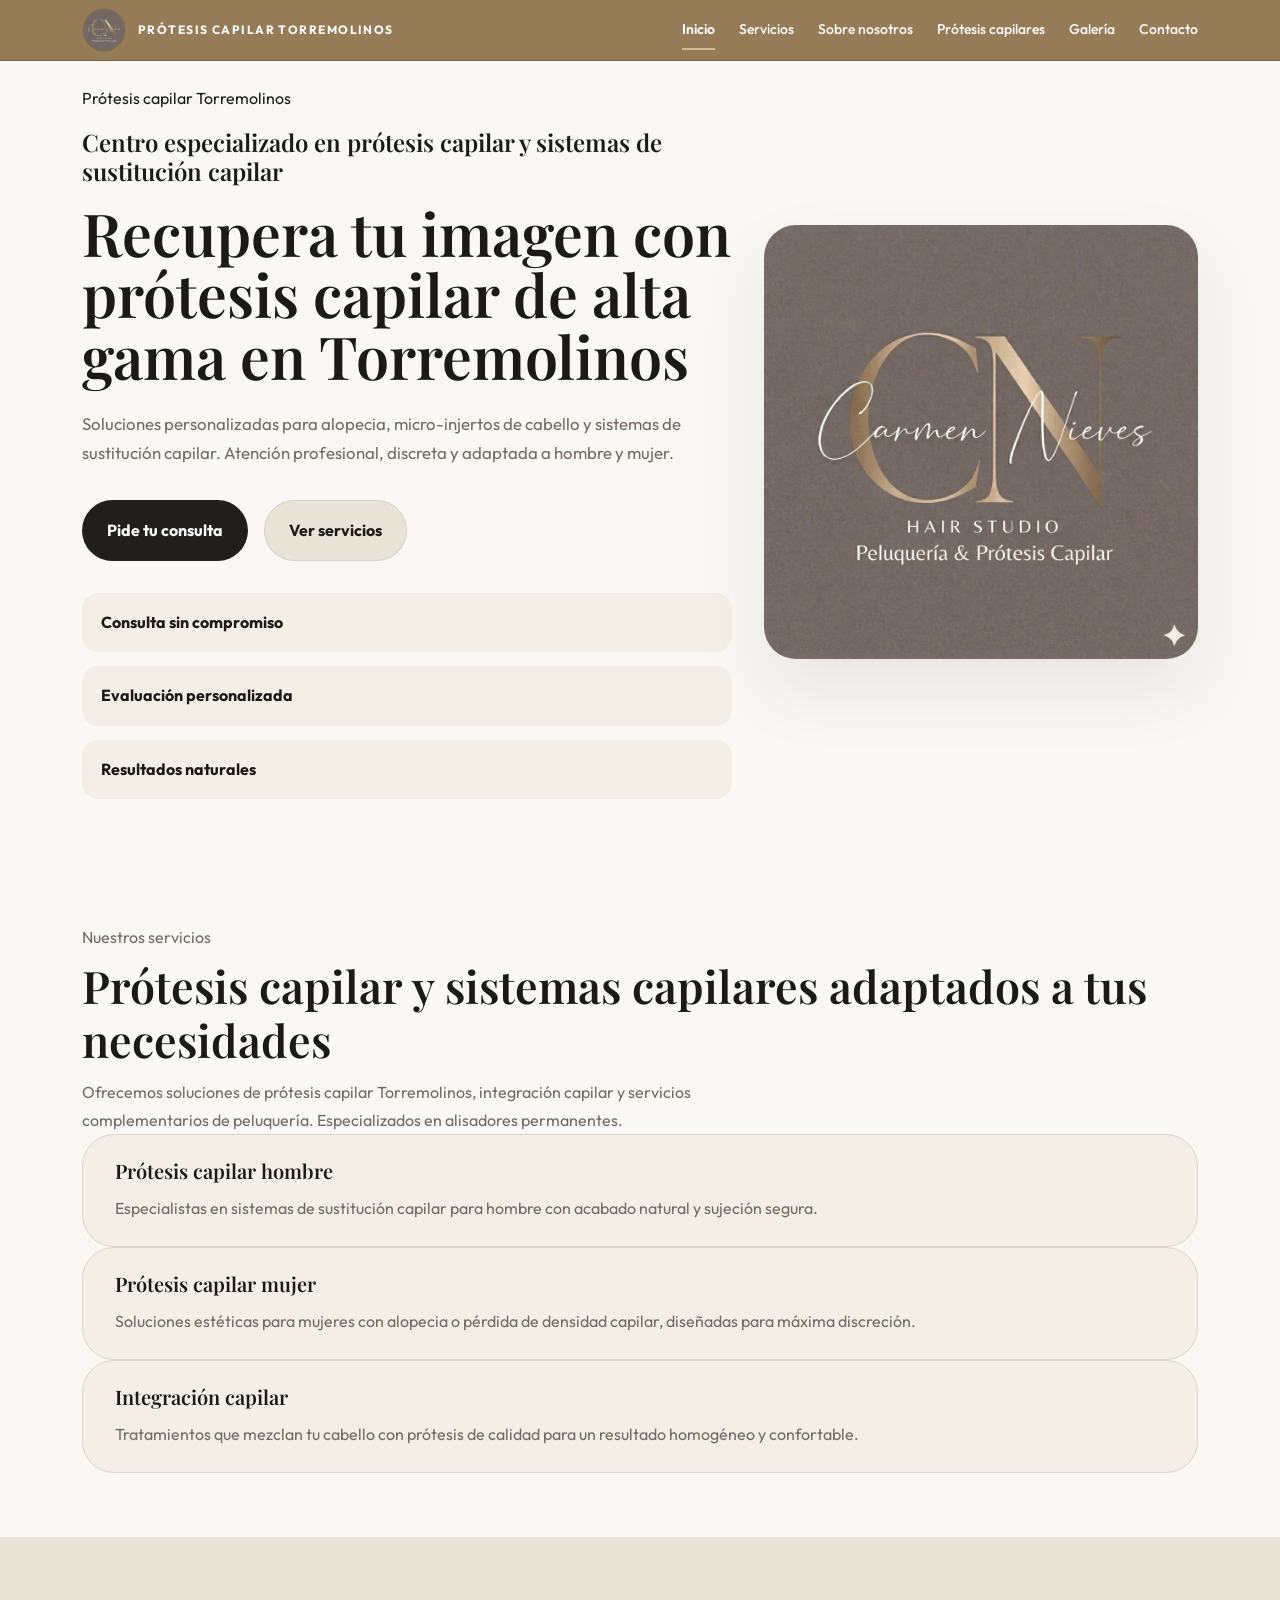
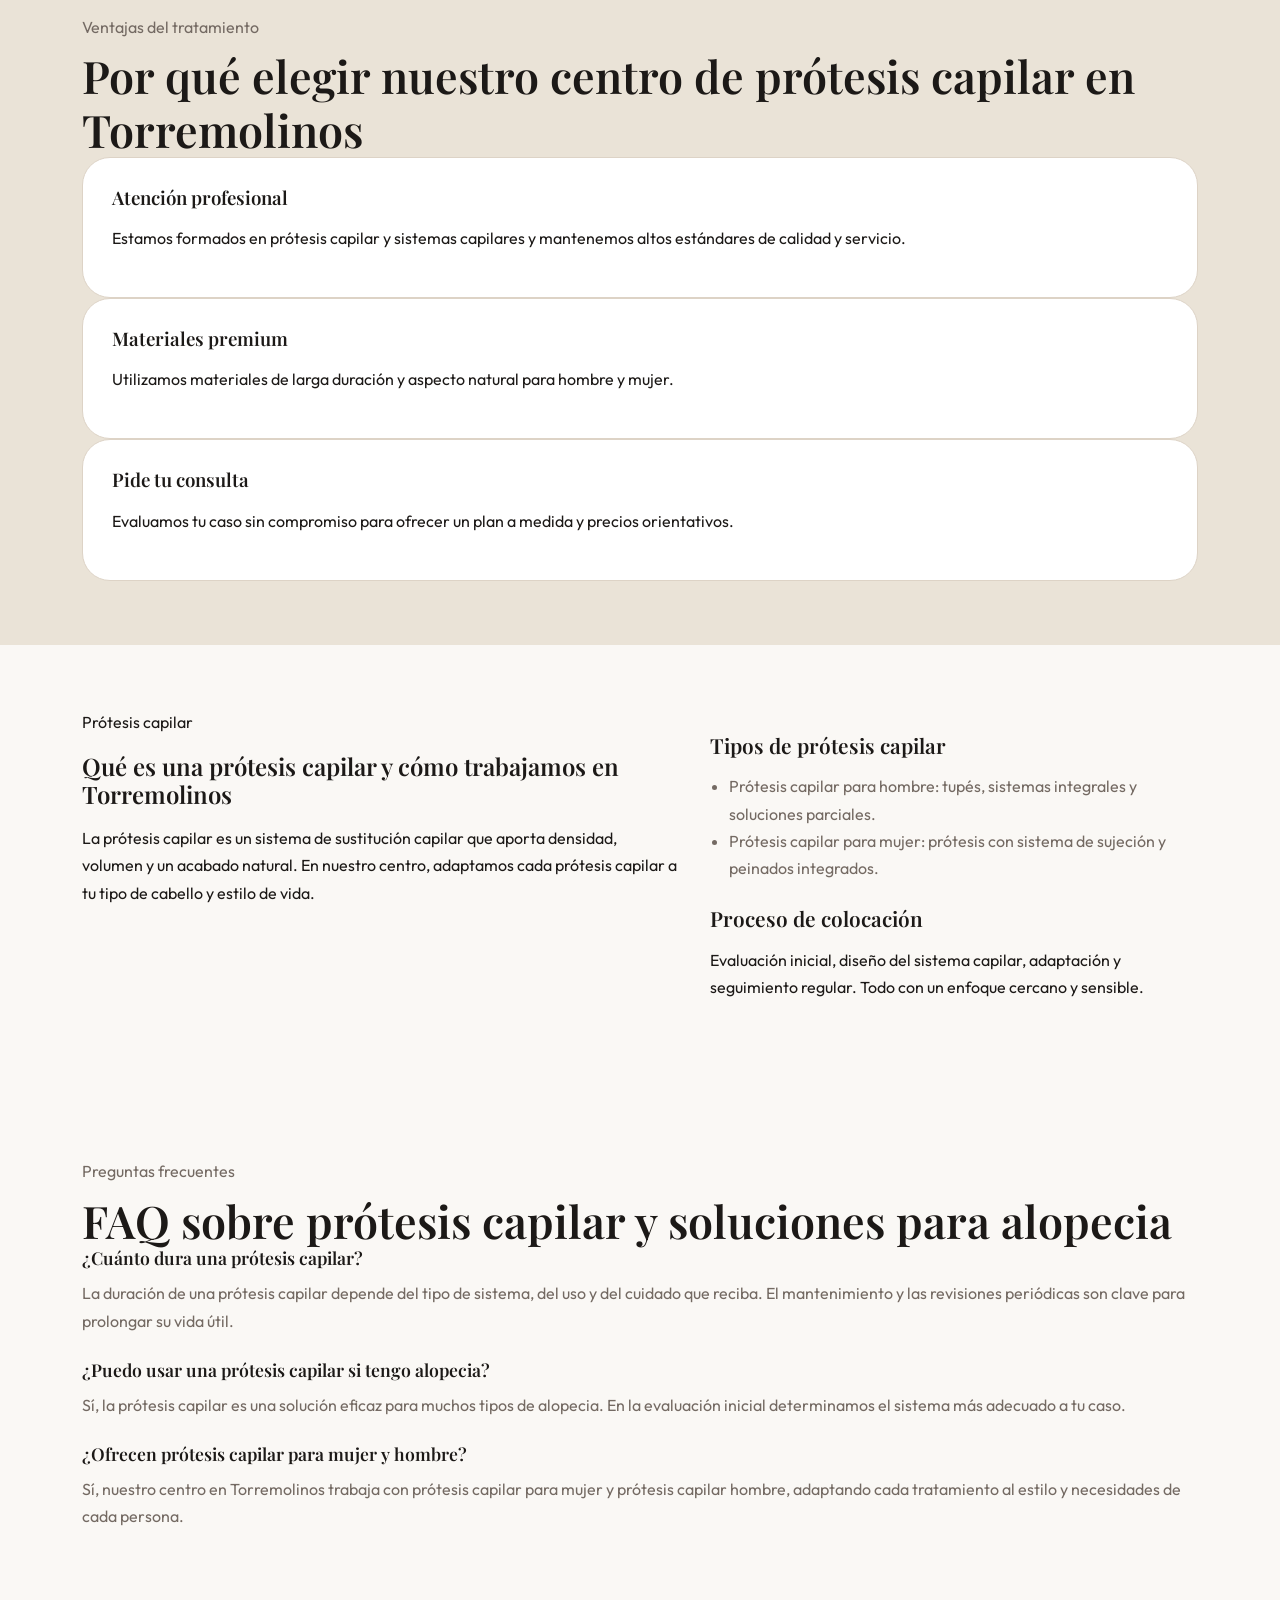
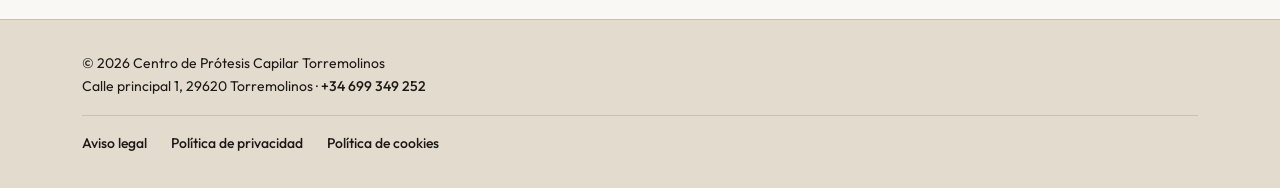
==== index.html @ 3b1d26b1 "Aplicar cambios de contenido: quitar consulta gratuita, peluca oncológica, equipo experto, casos rea" ====
<!doctype html>
<html lang="es">
<head>
  <meta charset="utf-8">
  <meta name="viewport" content="width=device-width, initial-scale=1">
  <title>Prótesis capilar Torremolinos | Centro especializado en prótesis y sistemas capilares</title>
  <meta name="description" content="Centro especializado en prótesis capilar en Torremolinos. Soluciones para alopecia, prótesis capilar hombre y mujer, integración capilar, prótesis de alta gama y alisadores permanentes.">
  <link rel="canonical" href="https://www.protesis-capilar-torremolinos.es/">
  <meta property="og:type" content="website">
  <meta property="og:title" content="Prótesis capilar Torremolinos | Centro especializado en prótesis y sistemas capilares">
  <meta property="og:description" content="Centro especializado en prótesis capilar en Torremolinos. Soluciones para alopecia, prótesis capilar hombre y mujer, integración capilar, prótesis de alta gama y alisadores permanentes.">
  <meta property="og:url" content="https://www.protesis-capilar-torremolinos.es/">
  <meta property="og:site_name" content="Prótesis capilar Torremolinos">
  <meta property="og:image" content="https://www.protesis-capilar-torremolinos.es/assets/images/hero.jpg">
  <meta property="og:image:width" content="1200">
  <meta property="og:image:height" content="630">
  <meta name="twitter:card" content="summary_large_image">
  <meta name="twitter:title" content="Prótesis capilar Torremolinos | Centro especializado en prótesis y sistemas capilares">
  <meta name="twitter:description" content="Centro especializado en prótesis capilar en Torremolinos. Soluciones para alopecia, prótesis capilar hombre y mujer, integración capilar, prótesis de alta gama y alisadores permanentes.">
  <meta name="twitter:image" content="https://www.protesis-capilar-torremolinos.es/assets/images/hero.jpg">
  <link rel="icon" type="image/x-icon" href="/favicon.ico">
  <link rel="apple-touch-icon" href="/apple-touch-icon.png">
  <link rel="preconnect" href="https://fonts.googleapis.com">
  <link rel="preconnect" href="https://fonts.gstatic.com" crossorigin>
  <link href="https://fonts.googleapis.com/css2?family=Outfit:wght@400;500;600;700&family=Playfair+Display:wght@500;600;700&display=swap" rel="stylesheet">
  <link rel="stylesheet" href="assets/css/styles.css">
  <script type="application/ld+json">
  {
    "@context": "https://schema.org",
    "@type": "HairSalon",
    "name": "Centro de Prótesis Capilar Torremolinos",
    "image": "https://www.protesis-capilar-torremolinos.es/assets/images/hero.jpg",
    "telephone": "+34 699 349 252",
    "url": "https://www.protesis-capilar-torremolinos.es/",
    "address": {
      "@type": "PostalAddress",
      "streetAddress": "Calle principal 1",
      "addressLocality": "Torremolinos",
      "addressRegion": "Málaga",
      "postalCode": "29620",
      "addressCountry": "ES"
    },
    "geo": {
      "@type": "GeoCoordinates",
      "latitude": 36.622849,
      "longitude": -4.499050
    },
    "openingHoursSpecification": [
      { "@type": "OpeningHoursSpecification", "dayOfWeek": ["Monday","Tuesday","Wednesday","Thursday","Friday"], "opens": "09:30", "closes": "19:30" },
      { "@type": "OpeningHoursSpecification", "dayOfWeek": ["Saturday"], "opens": "10:00", "closes": "15:00" }
    ],
    "sameAs": [
      "https://www.facebook.com/protesiscapilar.torremolinos",
      "https://www.instagram.com/protesiscapilar.torremolinos"
    ],
    "priceRange": "€€",
    "aggregateRating": {
      "@type": "AggregateRating",
      "ratingValue": "4.9",
      "reviewCount": "47",
      "bestRating": "5"
    },
    "hasOfferCatalog": {
      "@type": "OfferCatalog",
      "name": "Servicios de Prótesis Capilar",
      "itemListElement": [
        {
          "@type": "Offer",
          "itemOffered": {
            "@type": "Service",
            "name": "Prótesis capilar hombre"
          }
        },
        {
          "@type": "Offer",
          "itemOffered": {
            "@type": "Service",
            "name": "Prótesis capilar mujer"
          }
        },
        {
          "@type": "Offer",
          "itemOffered": {
            "@type": "Service",
            "name": "Integración capilar"
          }
        },
        {
          "@type": "Offer",
          "itemOffered": {
            "@type": "Service",
            "name": "Alisadores permanentes"
          }
        }
      ]
    }
  }
  </script>
</head>
<body>
  <header class="site-header">
    <div class="container">
      <div class="header-inner">
        <a class="brand" href="index.html" aria-label="Ir al inicio">
          <img class="header-logo" src="assets/images/hero.jpg" alt="Prótesis capilar Torremolinos" width="44" height="44" loading="lazy">
          <span class="eyebrow">Prótesis capilar Torremolinos</span>
        </a>
        <button class="nav-toggle" aria-label="Abrir menú" aria-expanded="false" aria-controls="site-nav">
          <span></span>
          <span></span>
          <span></span>
        </button>
        <nav class="main-nav" id="site-nav" aria-label="Menú principal">
          <a href="index.html" aria-current="page">Inicio</a>
          <a href="servicios.html">Servicios</a>
          <a href="sobre-nosotros.html">Sobre nosotros</a>
          <a href="protesis-capilares.html">Prótesis capilares</a>
          <a href="galeria.html">Galería</a>
          <a href="contacto.html">Contacto</a>
        </nav>
      </div>
    </div>
  </header>

  <main>
    <section class="hero hero--home section" id="inicio">
      <div class="container hero-grid">
        <div>
          <p class="eyebrow">Prótesis capilar Torremolinos</p>
          <h1>Centro especializado en prótesis capilar y sistemas de sustitución capilar</h1>
          <h2>Recupera tu imagen con prótesis capilar de alta gama en Torremolinos</h2>
          <p class="intro">Soluciones personalizadas para alopecia, micro-injertos de cabello y sistemas de sustitución capilar. Atención profesional, discreta y adaptada a hombre y mujer.</p>
          <div class="hero-actions">
            <a class="btn btn--primary" href="contacto.html">Pide tu consulta</a>
            <a class="btn btn--secondary" href="servicios.html">Ver servicios</a>
          </div>
          <div class="hero-highlights">
            <div><strong>Consulta sin compromiso</strong></div>
            <div><strong>Evaluación personalizada</strong></div>
            <div><strong>Resultados naturales</strong></div>
          </div>
        </div>
        <div class="hero-visual">
          <img src="assets/images/hero.jpg" alt="Prótesis capilar de alta gama en Torremolinos" width="1024" height="1024" fetchpriority="high">
        </div>
      </div>
    </section>

    <section class="section reveal" id="servicios">
      <div class="container">
        <header class="section-header">
          <p class="eyebrow">Nuestros servicios</p>
          <h2>Prótesis capilar y sistemas capilares adaptados a tus necesidades</h2>
          <p>Ofrecemos soluciones de prótesis capilar Torremolinos, integración capilar y servicios complementarios de peluquería. Especializados en alisadores permanentes.</p>
        </header>
        <div class="cards-grid">
          <article class="card reveal">
            <h3>Prótesis capilar hombre</h3>
            <p>Especialistas en sistemas de sustitución capilar para hombre con acabado natural y sujeción segura.</p>
          </article>
          <article class="card reveal">
            <h3>Prótesis capilar mujer</h3>
            <p>Soluciones estéticas para mujeres con alopecia o pérdida de densidad capilar, diseñadas para máxima discreción.</p>
          </article>
          <article class="card reveal">
            <h3>Integración capilar</h3>
            <p>Tratamientos que mezclan tu cabello con prótesis de calidad para un resultado homogéneo y confortable.</p>
          </article>
        </div>
      </div>
    </section>

    <section class="section bg-secondary reveal" id="ventajas">
      <div class="container">
        <header class="section-header">
          <p class="eyebrow">Ventajas del tratamiento</p>
          <h2>Por qué elegir nuestro centro de prótesis capilar en Torremolinos</h2>
        </header>
        <div class="feature-grid">
          <article>
            <h3>Atención profesional</h3>
            <p>Estamos formados en prótesis capilar y sistemas capilares y mantenemos altos estándares de calidad y servicio.</p>
          </article>
          <article>
            <h3>Materiales premium</h3>
            <p>Utilizamos materiales de larga duración y aspecto natural para hombre y mujer.</p>
          </article>
          <article>
            <h3>Pide tu consulta</h3>
            <p>Evaluamos tu caso sin compromiso para ofrecer un plan a medida y precios orientativos.</p>
          </article>
        </div>
      </div>
    </section>



    <section class="section reveal" id="equipo">
      <div class="container">
        <div class="content-grid">
          <div>
            <p class="eyebrow">Prótesis capilar</p>
            <h2>Qué es una prótesis capilar y cómo trabajamos en Torremolinos</h2>
            <p>La prótesis capilar es un sistema de sustitución capilar que aporta densidad, volumen y un acabado natural. En nuestro centro, adaptamos cada prótesis capilar a tu tipo de cabello y estilo de vida.</p>
          </div>
          <div>
            <h3>Tipos de prótesis capilar</h3>
            <ul>
              <li>Prótesis capilar para hombre: tupés, sistemas integrales y soluciones parciales.</li>
              <li>Prótesis capilar para mujer: prótesis con sistema de sujeción y peinados integrados.</li>
            </ul>
            <h3>Proceso de colocación</h3>
            <p>Evaluación inicial, diseño del sistema capilar, adaptación y seguimiento regular. Todo con un enfoque cercano y sensible.</p>
          </div>
        </div>
      </div>
    </section>

    <section class="section reveal" id="faq">
      <div class="container">
        <header class="section-header">
          <p class="eyebrow">Preguntas frecuentes</p>
          <h2>FAQ sobre prótesis capilar y soluciones para alopecia</h2>
        </header>
        <div class="faq-list" itemscope itemtype="https://schema.org/FAQPage">
          <div itemprop="mainEntity" itemscope itemtype="https://schema.org/Question">
            <h3 itemprop="name">¿Cuánto dura una prótesis capilar?</h3>
            <div itemprop="acceptedAnswer" itemscope itemtype="https://schema.org/Answer">
              <p itemprop="text">La duración de una prótesis capilar depende del tipo de sistema, del uso y del cuidado que reciba. El mantenimiento y las revisiones periódicas son clave para prolongar su vida útil.</p>
            </div>
          </div>
          <div itemprop="mainEntity" itemscope itemtype="https://schema.org/Question">
            <h3 itemprop="name">¿Puedo usar una prótesis capilar si tengo alopecia?</h3>
            <div itemprop="acceptedAnswer" itemscope itemtype="https://schema.org/Answer">
              <p itemprop="text">Sí, la prótesis capilar es una solución eficaz para muchos tipos de alopecia. En la evaluación inicial determinamos el sistema más adecuado a tu caso.</p>
            </div>
          </div>
          <div itemprop="mainEntity" itemscope itemtype="https://schema.org/Question">
            <h3 itemprop="name">¿Ofrecen prótesis capilar para mujer y hombre?</h3>
            <div itemprop="acceptedAnswer" itemscope itemtype="https://schema.org/Answer">
              <p itemprop="text">Sí, nuestro centro en Torremolinos trabaja con prótesis capilar para mujer y prótesis capilar hombre, adaptando cada tratamiento al estilo y necesidades de cada persona.</p>
            </div>
          </div>
        </div>
      </div>
    </section>
  </main>

  <footer class="site-footer">
    <div class="container footer-inner">
      <div>
        <p>© 2026 Centro de Prótesis Capilar Torremolinos</p>
        <p>Calle principal 1, 29620 Torremolinos · <a href="tel:+34699349252">+34 699 349 252</a></p>
      </div>
    </div>
    <div class="container footer-legal">
      <nav aria-label="Información legal">
        <a href="aviso-legal.html">Aviso legal</a>
        <a href="politica-privacidad.html">Política de privacidad</a>
        <a href="politica-cookies.html">Política de cookies</a>
      </nav>
    </div>
  </footer>
  <script src="assets/js/main.js" defer></script>
</body>
</html>
---- assets/css/styles.css ----
:root {
  color-scheme: light;

  /* Colores */
  --color-primary: hsl(20, 8%, 12%);
  --color-primary-hover: hsl(20, 8%, 20%);
  --color-text: hsl(20, 8%, 10%);
  --color-text-muted: hsl(25, 8%, 42%);
  --color-bg: hsl(40, 30%, 97%);
  --color-surface: hsl(38, 35%, 93%);
  --color-secondary: hsl(38, 30%, 88%);
  --color-accent: hsl(36, 40%, 70%);
  --color-border: hsl(36, 25%, 82%);
  --color-white: hsl(0, 0%, 100%);
  --color-chrome: hsl(36, 27%, 46%);
  --color-chrome-border: hsl(36, 27%, 38%);
  --color-footer: hsl(36, 27%, 85%);
  --color-footer-border: hsl(36, 27%, 74%);

  /* Tipografía */
  --ff-base: 'Outfit', sans-serif;
  --ff-heading: 'Playfair Display', serif;
  --fs-sm: 0.875rem;
  --fs-base: 1rem;
  --fs-lg: 1.125rem;
  --fs-xl: 1.25rem;
  --fs-2xl: 1.5rem;
  --fs-3xl: 2rem;
  --fs-4xl: 2.5rem;
  --fs-5xl: 3.25rem;

  /* Espaciado */
  --space-1: 0.25rem;
  --space-2: 0.5rem;
  --space-3: 0.75rem;
  --space-4: 1rem;
  --space-5: 1.5rem;
  --space-6: 2rem;
  --space-7: 3rem;
  --space-8: 4rem;

  /* Radios */
  --radius-sm: 0.5rem;
  --radius-md: 1rem;
  --radius-lg: 1.5rem;
  --radius-xl: 2rem;
  --radius-full: 9999px;

  /* Sombras */
  --shadow-sm: 0 1px 3px rgba(0,0,0,0.06);
  --shadow-md: 0 4px 12px rgba(0,0,0,0.06);
  --shadow-lg: 0 24px 54px rgba(26, 21, 12, 0.06);

  /* Layout */
  --container-max: 1180px;
}

*,
*::before,
*::after {
  box-sizing: border-box;
}

html {
  scroll-behavior: smooth;
}

body {
  margin: 0;
  min-height: 100vh;
  font-family: var(--ff-base);
  font-size: var(--fs-base);
  color: var(--color-text);
  background: var(--color-bg);
  line-height: 1.7;
  -webkit-font-smoothing: antialiased;
}

h1, h2, h3, h4, h5, h6 {
  font-family: var(--ff-heading);
  font-weight: 600;
  line-height: 1.2;
  margin: 0 0 var(--space-4);
}

p {
  margin: 0 0 var(--space-4);
}

img, iframe {
  max-width: 100%;
  display: block;
}

a {
  color: inherit;
  text-decoration: none;
}

ul, ol {
  margin: 0;
  padding: 0;
}

figure {
  margin: 0;
}

button, input, textarea {
  font: inherit;
}

.container {
  width: min(100%, var(--container-max));
  margin: 0 auto;
  padding: 0 var(--space-6);
}

.section {
  padding: var(--space-8) 0;
}

.bg-secondary {
  background: var(--color-secondary);
}

.grid-auto {
  display: grid;
  grid-template-columns: repeat(auto-fit, minmax(min(100%, 220px), 1fr));
  gap: var(--space-5);
}

.grid-2 {
  display: grid;
  gap: var(--space-6);
}

.site-header {
  position: sticky;
  top: 0;
  z-index: 30;
  background: var(--color-chrome);
  border-bottom: 1px solid var(--color-chrome-border);
  backdrop-filter: blur(14px);
}

.header-inner {
  display: flex;
  align-items: center;
  justify-content: space-between;
  gap: var(--space-4);
  flex-wrap: wrap;
  padding: var(--space-2) 0;
}

.brand {
  display: flex;
  flex-direction: row;
  align-items: center;
  gap: var(--space-3);
}

.header-logo {
  width: 44px;
  height: 44px;
  border-radius: 50%;
  object-fit: cover;
  border: 1px solid rgba(0,0,0,0.08);
}

.brand .eyebrow {
  text-transform: uppercase;
  letter-spacing: 0.12em;
  color: var(--color-white);
  font-weight: 700;
  font-size: 0.75rem;
  margin: 0;
}

.nav-toggle {
  display: flex;
  flex-direction: column;
  gap: 5px;
  background: none;
  border: none;
  cursor: pointer;
  padding: var(--space-2);
}

.nav-toggle span {
  display: block;
  width: 24px;
  height: 2px;
  background: var(--color-white);
  border-radius: 2px;
}

.main-nav {
  display: none;
  width: 100%;
  flex-direction: column;
  gap: var(--space-1);
}

.site-header.nav-open .main-nav {
  display: flex;
}

.main-nav a {
  display: block;
  padding: var(--space-3) 0;
  color: var(--color-white);
  font-weight: 500;
}

.main-nav a:hover,
.main-nav a[aria-current="page"] {
  color: var(--color-white);
}

.main-nav a[aria-current="page"] {
  font-weight: 600;
  box-shadow: inset 0 -2px 0 var(--color-accent);
}

.hero {
  padding: 4rem 0;
}

.hero-grid {
  display: grid;
  gap: 2rem;
}

.hero-centered .hero-grid {
  text-align: center;
  justify-items: center;
  grid-template-columns: 1fr;
}

.hero-centered .hero-visual {
  max-width: 220px;
  width: 100%;
}

.hero-centered .hero-circle {
  width: 100%;
  height: auto;
  aspect-ratio: 1 / 1;
  border-radius: 50%;
  object-fit: cover;
  border: 1px solid rgba(0, 0, 0, 0.08);
}

.hero h2 {
  margin: 0;
  font-family: 'Playfair Display', serif;
  font-size: clamp(2.3rem, 5vw, 3.7rem);
  line-height: 1.04;
}

.hero p.intro {
  max-width: 42rem;
  margin: 1.5rem 0 2rem;
  color: var(--color-text-muted);
  font-size: 1.05rem;
}

.hero-actions {
  display: flex;
  flex-wrap: wrap;
  gap: 1rem;
  margin-bottom: 2rem;
}

.btn {
  display: inline-flex;
  align-items: center;
  justify-content: center;
  gap: var(--space-2);
  border-radius: var(--radius-full);
  padding: var(--space-4) var(--space-5);
  border: 1px solid transparent;
  font-weight: 700;
  font-size: var(--fs-base);
  cursor: pointer;
  transition: transform 0.2s ease, box-shadow 0.2s ease, background-color 0.2s ease, border-color 0.2s ease;
}

.btn:hover,
.btn:focus-visible {
  transform: translateY(-1px);
  outline: none;
}

.btn--primary {
  background: var(--color-primary);
  color: var(--color-white);
}

.btn--primary:hover {
  background: var(--color-primary-hover);
}

.btn--secondary {
  background: var(--color-secondary);
  color: var(--color-text);
  border-color: rgba(0,0,0,0.08);
}

.btn-icon svg {
  display: block;
  width: 1.2rem;
  height: 1.2rem;
}

.hero-highlights {
  display: grid;
  gap: 0.9rem;
  margin-top: 1rem;
}

.hero-highlights div {
  background: var(--color-surface);
  padding: 1rem 1.2rem;
  border-radius: 1rem;
}

.hero-visual img {
  width: 100%;
  height: 100%;
  object-fit: cover;
  border-radius: 2rem;
  box-shadow: 0 32px 70px rgba(29, 23, 13, 0.08);
}

.section-header h2,
.section-header p {
  margin: 0;
}

.section-header h2 {
  margin-top: 0.5rem;
  font-family: 'Playfair Display', serif;
  font-size: clamp(2rem, 4vw, 2.8rem);
}

.section-header p {
  margin-top: 0.8rem;
  color: var(--color-text-muted);
  max-width: 46rem;
}

.card,
.testimonial {
  background: var(--color-surface);
  border: 1px solid var(--color-border);
  border-radius: var(--radius-xl);
  padding: var(--space-5) var(--space-6);
}

.card h3,
.testimonial strong {
  margin: 0 0 var(--space-3);
  font-family: var(--ff-heading);
  font-size: var(--fs-xl);
}

.card p,
.testimonial p {
  margin: 0;
  color: var(--color-text-muted);
}

.feature-grid {
  grid-template-columns: repeat(auto-fit, minmax(220px, 1fr));
}

.feature-grid article {
  padding: 1.8rem;
  border-radius: 1.75rem;
  background: white;
  border: 1px solid var(--color-border);
}

.feature-grid h3 {
  margin-top: 0;
}

.gallery-grid {
  grid-template-columns: repeat(auto-fit, minmax(220px, 1fr));
}

.gallery-grid figure {
  margin: 0;
  border-radius: 2rem;
  overflow: hidden;
  background: white;
}

.gallery-grid img {
  width: 100%;
}

.gallery-grid figcaption {
  padding: 1rem;
  font-size: 0.95rem;
  color: var(--color-text-muted);
  border-top: 1px solid var(--color-border);
}

.content-grid {
  display: grid;
  gap: 2rem;
  align-items: start;
}

.content-grid h2 {
  margin-top: 0.4rem;
}

.content-grid h3 {
  margin-top: 1.5rem;
  font-size: 1.3rem;
}

.content-grid ul {
  margin: 0;
  padding-left: 1.2rem;
  color: var(--color-text-muted);
}

.price-card {
  background: white;
  border: 1px solid var(--color-border);
  border-radius: 2rem;
  padding: 2rem;
  box-shadow: 0 24px 54px rgba(26, 21, 12, 0.06);
}

.price-card h2 {
  margin-bottom: 1rem;
}

.price-card ul {
  margin: 1rem 0 1.5rem;
  padding-left: 1.25rem;
}

.price-card li {
  margin-bottom: 0.75rem;
}

.testimonial-grid {
  grid-template-columns: repeat(auto-fit, minmax(260px, 1fr));
}

.faq-list div {
  margin-bottom: 1.5rem;
}

.faq-list h3 {
  margin-bottom: 0.75rem;
  font-size: 1.1rem;
}

.faq-list p {
  margin: 0;
  color: var(--color-text-muted);
}

.contact-grid {
  display: grid;
  gap: 2rem;
  align-items: start;
}

.contact-info p {
  margin: 0 0 0.85rem;
  color: var(--color-text-muted);
}

.contact-form {
  display: grid;
  gap: 1rem;
  background: white;
  border: 1px solid var(--color-border);
  border-radius: 1.75rem;
  padding: 1.75rem;
}

.contact-form label {
  font-weight: 600;
}

.contact-form input,
.contact-form textarea {
  width: 100%;
  border: 1px solid var(--color-border);
  border-radius: 1rem;
  padding: 0.95rem 1rem;
  background: var(--color-bg);
  color: var(--color-text);
}

.contact-form button {
  width: fit-content;
}

.map-wrapper {
  margin-top: 2rem;
  border: 1px solid var(--color-border);
  border-radius: 1.5rem;
  overflow: hidden;
  min-height: 320px;
}

.map-wrapper iframe {
  width: 100%;
  min-height: 320px;
  border: 0;
}

.site-footer {
  background: var(--color-footer);
  padding: var(--space-6) 0;
  border-top: 1px solid var(--color-footer-border);
}

.footer-inner {
  display: flex;
  align-items: center;
  justify-content: space-between;
  gap: var(--space-4);
  flex-wrap: wrap;
}

.site-footer p {
  margin: 0;
  color: var(--color-text);
  font-size: var(--fs-sm);
}

.site-footer nav {
  display: flex;
  gap: var(--space-5);
  flex-wrap: wrap;
}

.site-footer a {
  color: var(--color-text);
  font-size: var(--fs-sm);
  font-weight: 500;
}

.site-footer a:hover {
  text-decoration: underline;
}

@media (min-width: 768px) {
  .nav-toggle {
    display: none;
  }

  .header-inner {
    flex-wrap: nowrap;
  }

  .main-nav {
    display: flex;
    width: auto;
    flex-direction: row;
    gap: var(--space-5);
  }

  .main-nav a {
    padding: var(--space-2) 0;
    font-size: var(--fs-sm);
  }

  .hero-grid {
    grid-template-columns: 1.2fr 0.8fr;
    align-items: center;
  }

  .contact-grid {
    grid-template-columns: 1fr 1fr;
  }

  .grid-2 {
    grid-template-columns: 1fr 1fr;
  }
}

@media (min-width: 1024px) {
  .content-grid {
    grid-template-columns: 1.1fr 0.9fr;
  }
}

.reveal {
  opacity: 0;
  transform: translateY(18px);
  transition: opacity 0.85s ease, transform 0.85s ease;
}

.reveal.is-visible {
  opacity: 1;
  transform: translateY(0);
}

@media (prefers-reduced-motion: reduce) {
  .reveal {
    opacity: 1;
    transform: translateY(0);
    transition: none;
  }
}

a:focus-visible,
button:focus-visible,
input:focus-visible,
textarea:focus-visible {
  outline: 3px solid var(--color-accent);
  outline-offset: 3px;
}

/* Páginas legales */
.legal-content {
  max-width: 48rem;
}

.legal-content h1 {
  margin: 0 0 var(--space-2);
  font-family: var(--ff-heading);
  font-size: clamp(2rem, 4vw, 2.75rem);
  line-height: 1.1;
}

.legal-content h2 {
  margin: var(--space-6) 0 var(--space-3);
  font-family: var(--ff-heading);
  font-size: var(--fs-2xl);
}

.legal-content p,
.legal-content li {
  color: var(--color-text-muted);
}

.legal-content ul {
  padding-left: 1.25rem;
}

.legal-content a {
  color: var(--color-text);
  text-decoration: underline;
  text-decoration-color: var(--color-accent);
  text-underline-offset: 3px;
}

.legal-updated {
  font-size: var(--fs-sm);
}

.legal-table-wrap {
  overflow-x: auto;
}

.legal-table {
  width: 100%;
  border-collapse: collapse;
  font-size: var(--fs-sm);
}

.legal-table th,
.legal-table td {
  padding: var(--space-3);
  border: 1px solid var(--color-border);
  text-align: left;
  vertical-align: top;
}

.legal-table th {
  background: var(--color-surface);
  color: var(--color-text);
}

/* Datos pendientes de completar (buscar "pendiente" antes de publicar) */
mark.pendiente {
  background: hsl(50, 100%, 80%);
  color: var(--color-text);
  padding: 0 0.25em;
  border-radius: 0.25em;
}

.footer-legal {
  margin-top: var(--space-4);
}

.footer-legal nav {
  padding-top: var(--space-4);
  border-top: 1px solid var(--color-footer-border);
}

.contact-form .form-check {
  display: flex;
  align-items: flex-start;
  gap: var(--space-3);
  font-weight: 400;
  font-size: var(--fs-sm);
}

.contact-form .form-check input {
  width: auto;
  margin-top: 0.2rem;
  flex-shrink: 0;
}

.contact-form .form-check a {
  text-decoration: underline;
}

/* Galería */
.galeria-grid {
  display: grid;
  grid-template-columns: repeat(auto-fill, minmax(min(100%, 240px), 1fr));
  gap: var(--space-5);
  margin-top: var(--space-6);
}

.galeria-grid img {
  width: 100%;
  aspect-ratio: 4 / 3;
  object-fit: cover;
  border-radius: var(--radius-md);
}

.galeria-grid:not(:empty) + .galeria-empty {
  display: none;
}

.galeria-empty {
  margin-top: var(--space-6);
  padding: var(--space-7) var(--space-5);
  text-align: center;
  color: var(--color-text-muted);
  background: var(--color-surface);
  border: 1px dashed var(--color-border);
  border-radius: var(--radius-lg);
}

/* Hero de inicio: imagen entera visible nada más entrar */
.hero--home {
  padding: var(--space-5) 0 var(--space-7);
}

.hero--home .hero-visual img {
  display: block;
  width: min(100%, calc(100svh - 6rem));
  height: auto;
  aspect-ratio: 1 / 1;
  margin-inline: auto;
}

/* Banner principal de las páginas interiores */
.page-banner {
  position: relative;
  display: flex;
  align-items: center;
  min-height: clamp(280px, 40vw, 520px);
  overflow: hidden;
  background: var(--color-primary);
}

.page-banner__img {
  position: absolute;
  inset: 0;
  width: 100%;
  height: 100%;
  object-fit: cover;
}

.page-banner__overlay {
  position: absolute;
  inset: 0;
  background: linear-gradient(90deg, rgba(24, 18, 10, 0.6) 0%, rgba(24, 18, 10, 0.25) 60%, rgba(24, 18, 10, 0.1) 100%);
}

.page-banner__content {
  position: relative;
  color: var(--color-white);
}

.page-banner__content h1 {
  margin: 0;
  font-family: var(--ff-heading);
  font-size: clamp(2.2rem, 6vw, 4rem);
  line-height: 1.05;
  text-shadow: 0 2px 14px rgba(0, 0, 0, 0.35);
}

.page-banner__subtitle {
  margin: var(--space-3) 0 0;
  max-width: 34rem;
  font-size: clamp(1rem, 2.2vw, 1.35rem);
  text-shadow: 0 1px 10px rgba(0, 0, 0, 0.4);
}

/* Introducción bajo el banner */
.page-intro__content {
  max-width: 48rem;
}

.page-intro h2 {
  margin: 0;
  font-family: var(--ff-heading);
  font-size: clamp(1.8rem, 3.5vw, 2.6rem);
  line-height: 1.1;
}

.page-intro p.intro {
  max-width: 42rem;
  margin: 1.25rem 0 2rem;
  color: var(--color-text-muted);
  font-size: 1.05rem;
}

.page-intro .hero-actions {
  margin-bottom: 0;
}
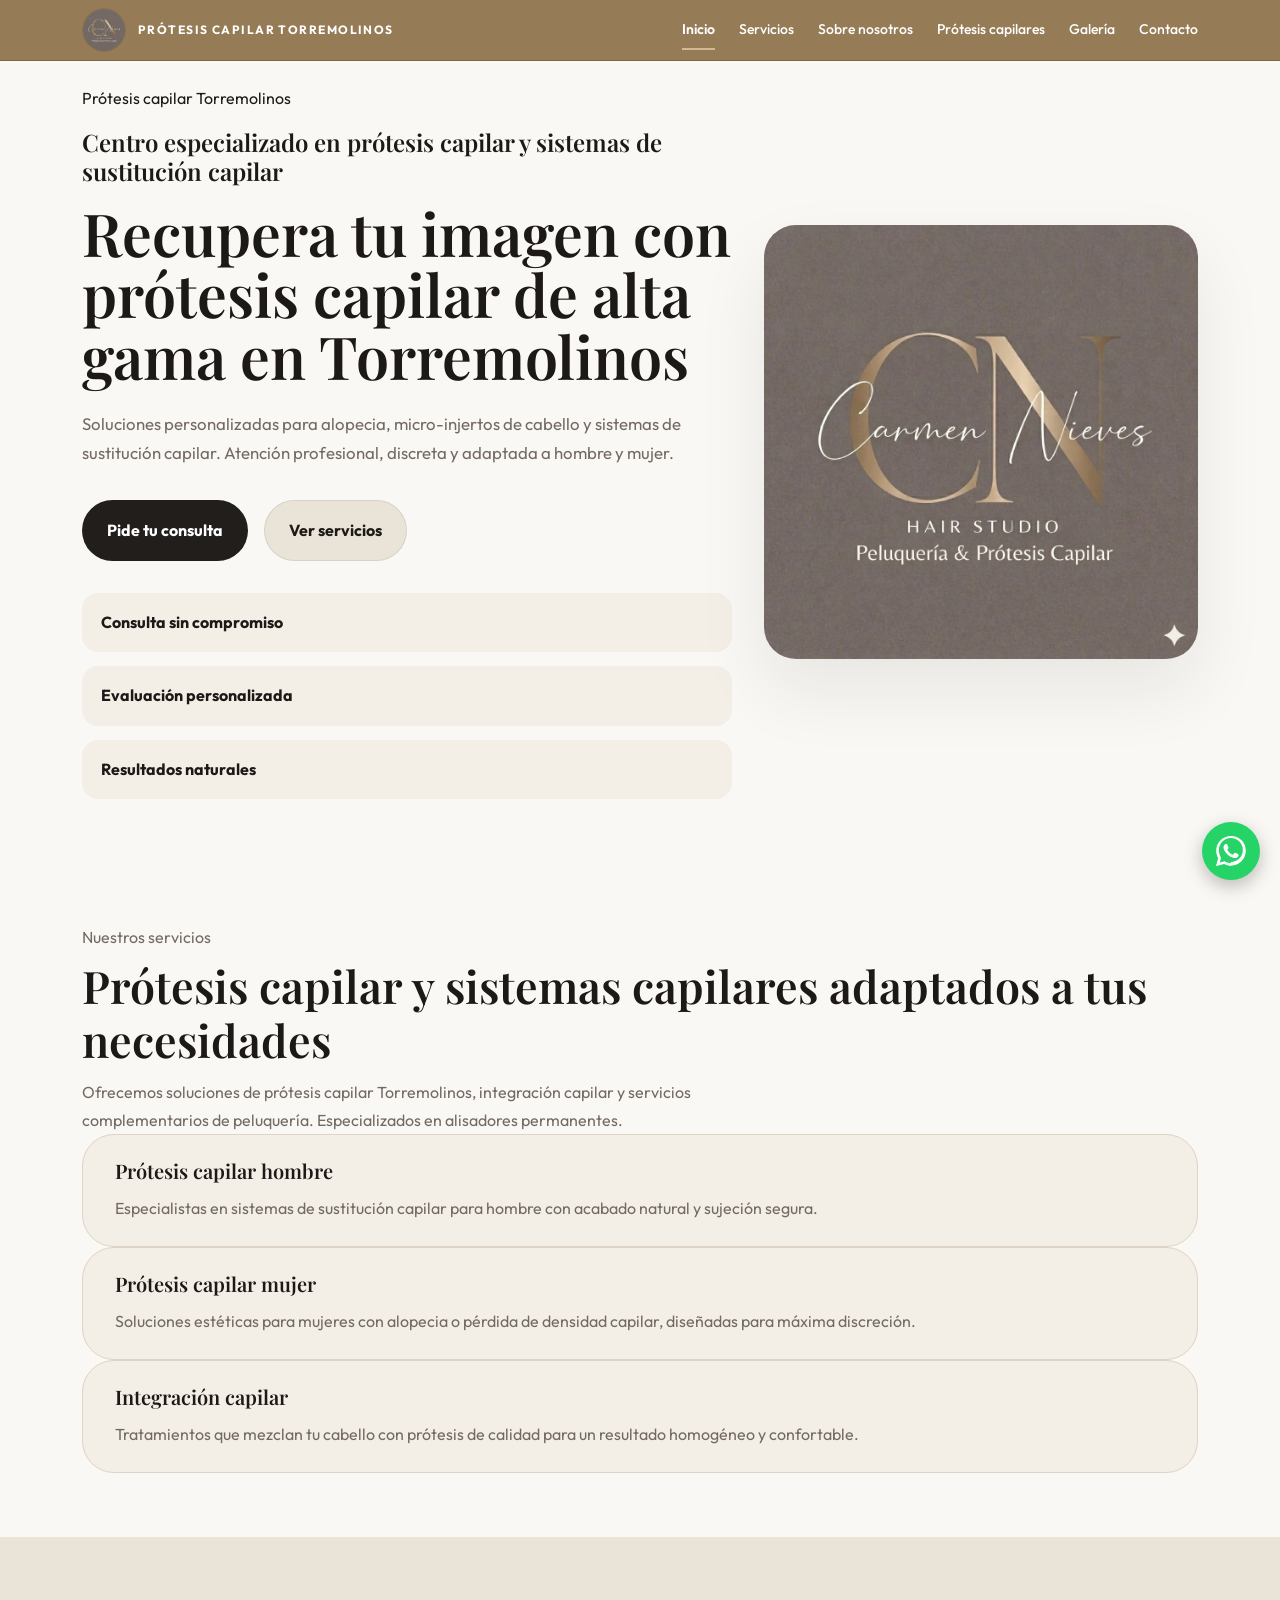
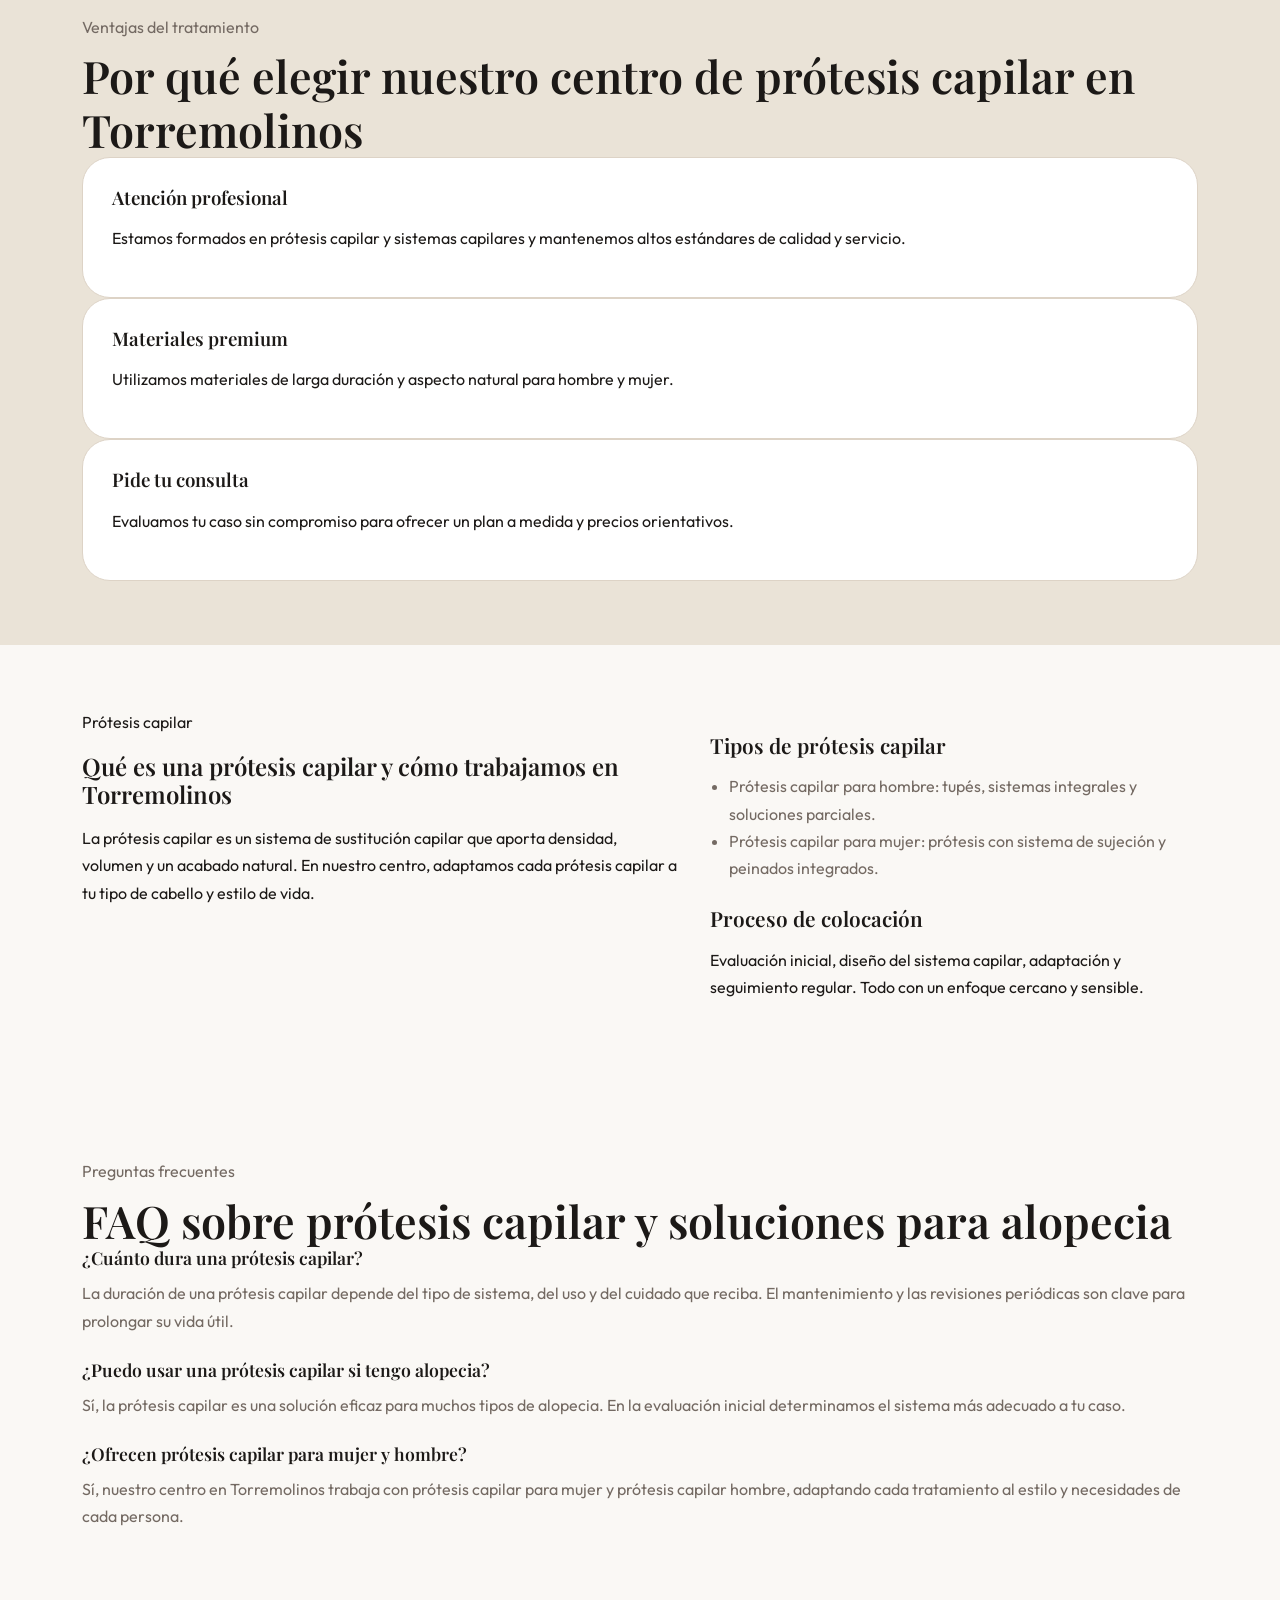
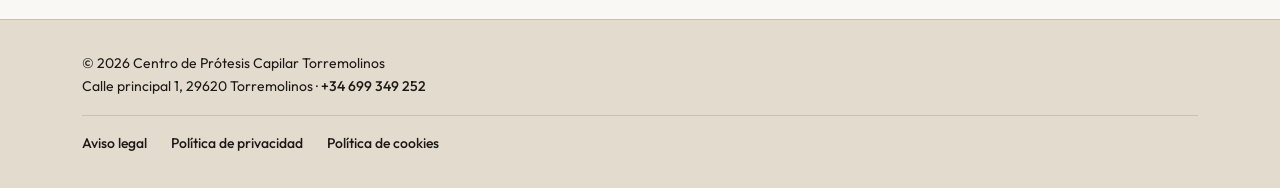
==== commit 0e8522a5: "Quitar formulario de contacto y añadir botón flotante de WhatsApp en todas las páginas Co-Authored-B" ====
--- a/index.html
+++ b/index.html
@@ -261,6 +261,12 @@
       </nav>
     </div>
   </footer>
+  <a class="whatsapp-float" href="https://wa.me/34699349252" target="_blank" rel="noopener noreferrer" aria-label="Escríbenos por WhatsApp">
+    <svg viewBox="0 0 24 24" fill="currentColor" aria-hidden="true">
+      <path d="M17.472 14.382c-.297-.149-1.758-.867-2.03-.967-.273-.099-.472-.148-.672.149-.198.297-.768.967-.94 1.165-.173.198-.347.223-.644.075-.297-.149-1.255-.463-2.39-1.475-.883-.788-1.48-1.761-1.653-2.059-.173-.297-.018-.458.13-.606.134-.133.298-.347.447-.52.149-.173.198-.298.298-.497.099-.198.05-.372-.025-.521-.075-.149-.672-1.612-.92-2.207-.242-.579-.487-.5-.672-.51l-.572-.01c-.198 0-.52.075-.792.372s-1.04 1.016-1.04 2.479 1.065 2.876 1.213 3.074c.149.198 2.095 3.2 5.077 4.487.709.306 1.262.489 1.693.626.712.227 1.36.195 1.872.118.571-.085 1.758-.719 2.006-1.413.248-.694.248-1.289.173-1.413-.074-.124-.272-.198-.57-.347z" />
+      <path d="M20.52 3.48C18.226 1.189 15.133 0 12.001 0 5.386 0 .156 5.235.156 11.855c0 2.087.548 4.129 1.589 5.919L0 24l6.51-1.7c1.719.941 3.64 1.432 5.488 1.432 6.615 0 11.845-5.235 11.845-11.855 0-3.132-1.189-6.224-3.324-8.463zM12.001 21.695c-1.659 0-3.299-.437-4.74-1.262l-.338-.203-3.859 1.009.998-3.77-.219-.383c-1.008-1.758-1.533-3.798-1.533-5.845 0-5.286 4.311-9.596 9.592-9.596 2.561 0 4.962.999 6.763 2.815 1.8 1.815 2.797 4.213 2.797 6.777 0 5.286-4.311 9.596-9.596 9.596z" />
+    </svg>
+  </a>
   <script src="assets/js/main.js" defer></script>
 </body>
 </html>
--- a/assets/css/styles.css
+++ b/assets/css/styles.css
@@ -480,33 +480,6 @@
   color: var(--color-text-muted);
 }
 
-.contact-form {
-  display: grid;
-  gap: 1rem;
-  background: white;
-  border: 1px solid var(--color-border);
-  border-radius: 1.75rem;
-  padding: 1.75rem;
-}
-
-.contact-form label {
-  font-weight: 600;
-}
-
-.contact-form input,
-.contact-form textarea {
-  width: 100%;
-  border: 1px solid var(--color-border);
-  border-radius: 1rem;
-  padding: 0.95rem 1rem;
-  background: var(--color-bg);
-  color: var(--color-text);
-}
-
-.contact-form button {
-  width: fit-content;
-}
-
 .map-wrapper {
   margin-top: 2rem;
   border: 1px solid var(--color-border);
@@ -703,22 +676,33 @@
   border-top: 1px solid var(--color-footer-border);
 }
 
-.contact-form .form-check {
+/* Botón flotante de WhatsApp */
+.whatsapp-float {
+  position: fixed;
+  right: calc(1.25rem + env(safe-area-inset-right));
+  bottom: calc(1.25rem + env(safe-area-inset-bottom));
+  z-index: 1000;
   display: flex;
-  align-items: flex-start;
-  gap: var(--space-3);
-  font-weight: 400;
-  font-size: var(--fs-sm);
-}
-
-.contact-form .form-check input {
-  width: auto;
-  margin-top: 0.2rem;
-  flex-shrink: 0;
-}
-
-.contact-form .form-check a {
-  text-decoration: underline;
+  align-items: center;
+  justify-content: center;
+  width: 58px;
+  height: 58px;
+  border-radius: 50%;
+  background: #25d366;
+  color: var(--color-white);
+  box-shadow: 0 6px 18px rgba(0, 0, 0, 0.25);
+  transition: transform 0.2s ease, box-shadow 0.2s ease;
+}
+
+.whatsapp-float:hover,
+.whatsapp-float:focus-visible {
+  transform: scale(1.08);
+  box-shadow: 0 8px 22px rgba(0, 0, 0, 0.3);
+}
+
+.whatsapp-float svg {
+  width: 30px;
+  height: 30px;
 }
 
 /* Galería */
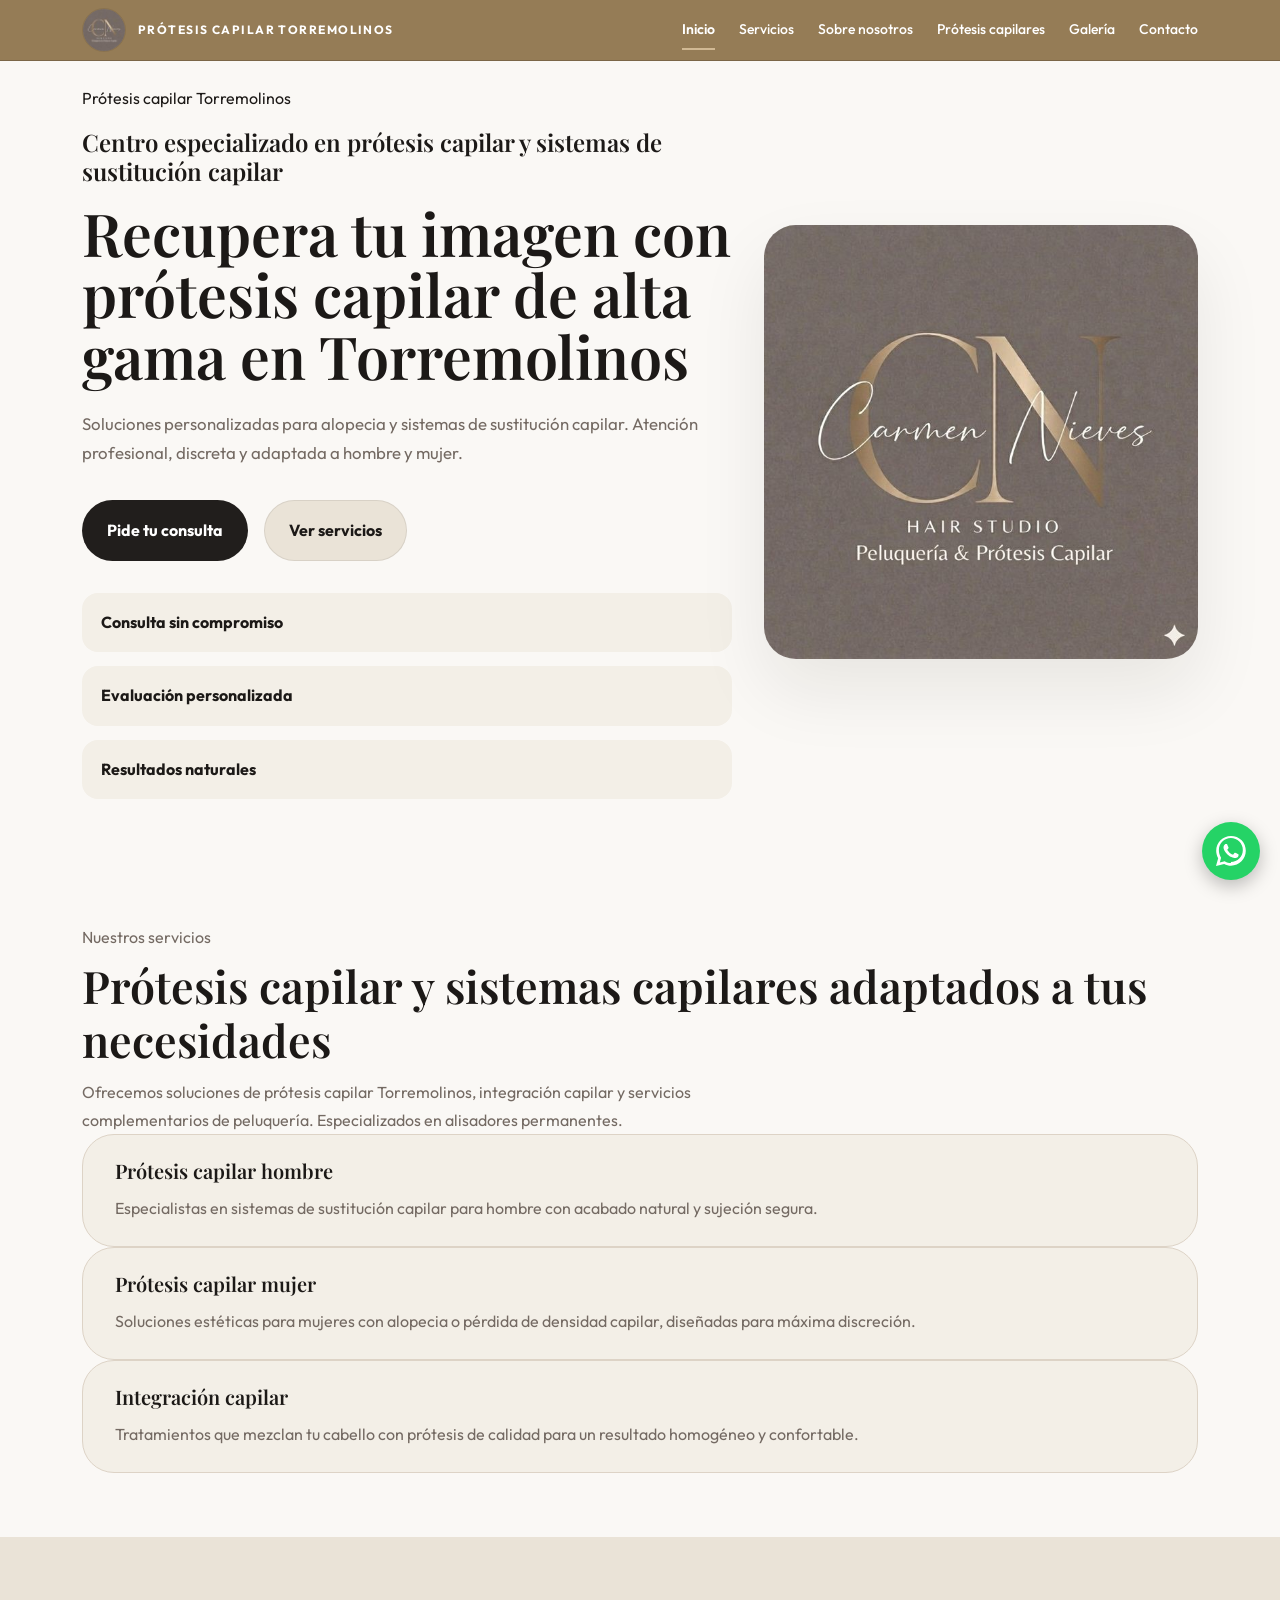
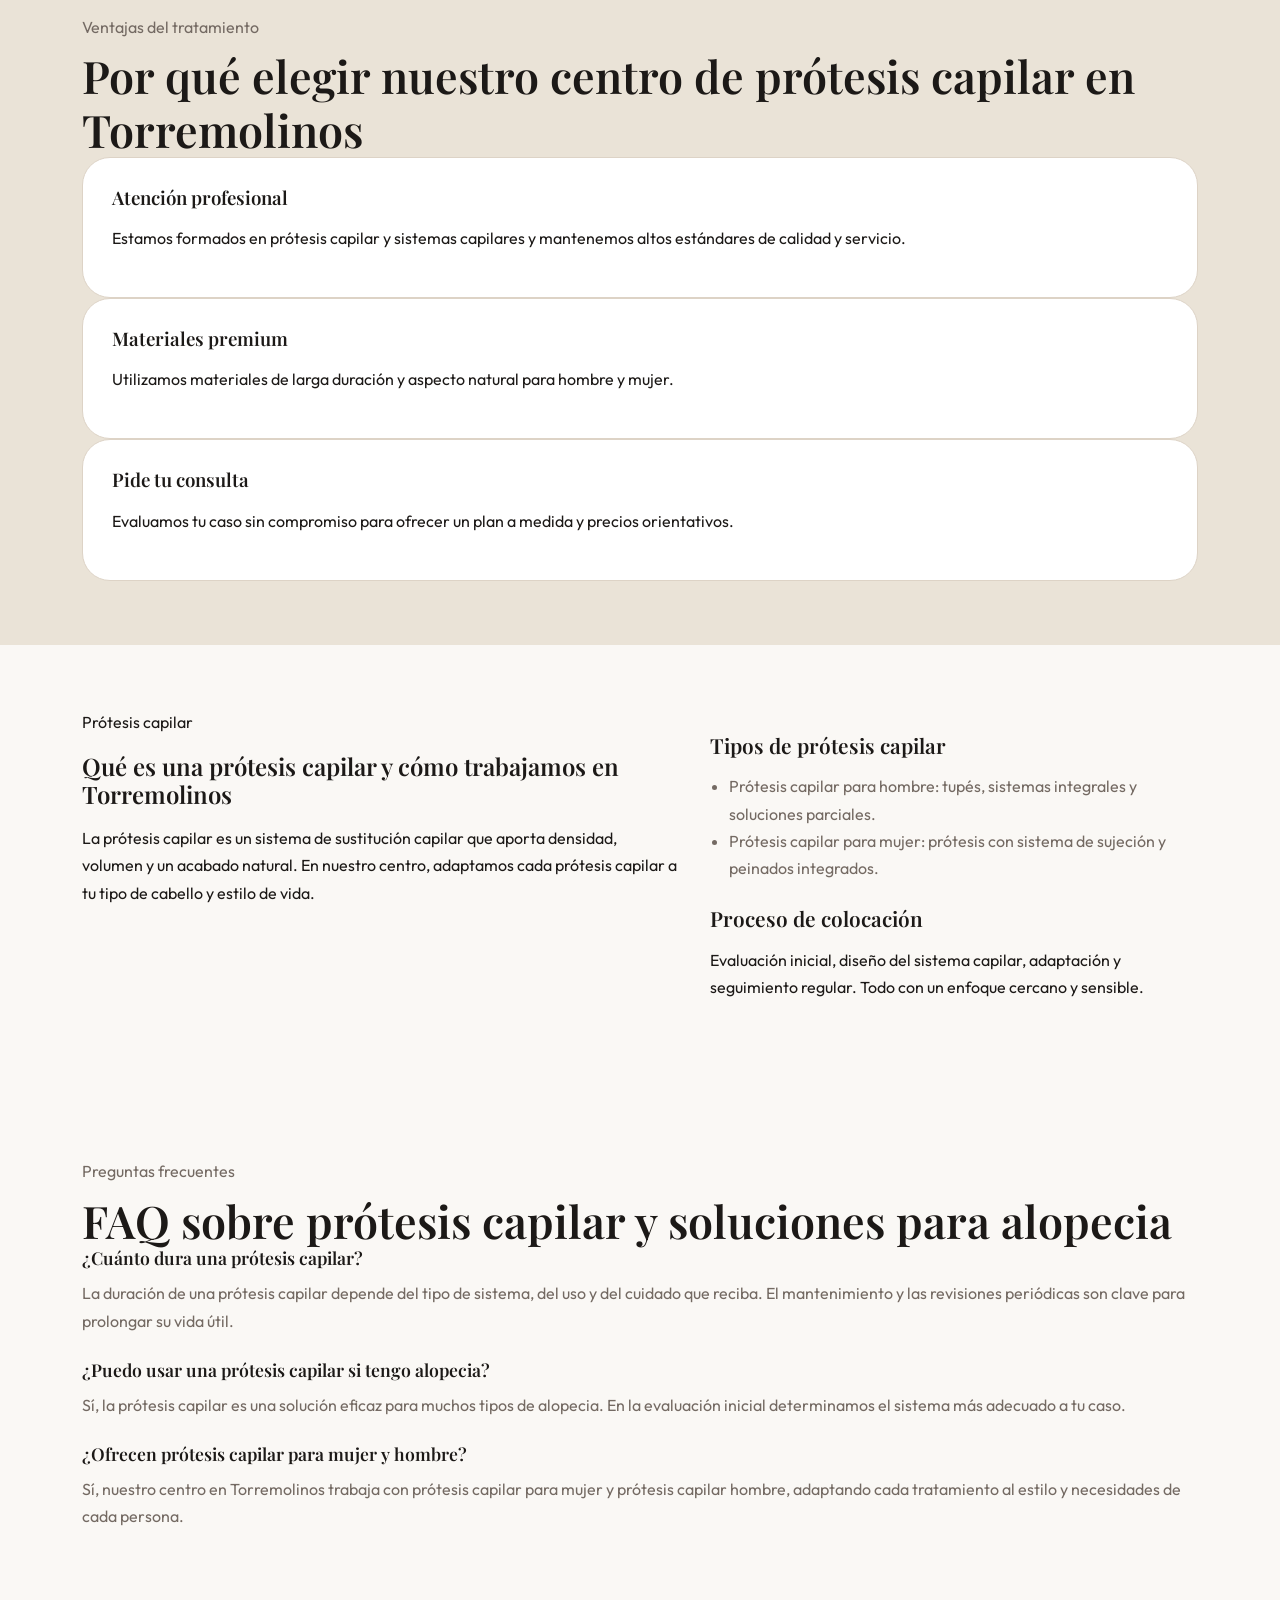
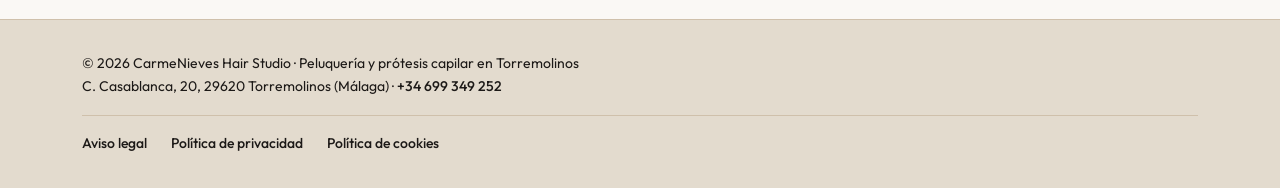
==== commit 744bb430: "SEO técnico y local: dominio de Vercel, datos reales de CarmeNieves Hair Studio, favicon, 404, schem" ====
--- a/index.html
+++ b/index.html
@@ -3,22 +3,23 @@
 <head>
   <meta charset="utf-8">
   <meta name="viewport" content="width=device-width, initial-scale=1">
-  <title>Prótesis capilar Torremolinos | Centro especializado en prótesis y sistemas capilares</title>
+  <title>Prótesis capilar en Torremolinos | CarmeNieves Hair Studio</title>
   <meta name="description" content="Centro especializado en prótesis capilar en Torremolinos. Soluciones para alopecia, prótesis capilar hombre y mujer, integración capilar, prótesis de alta gama y alisadores permanentes.">
-  <link rel="canonical" href="https://www.protesis-capilar-torremolinos.es/">
+  <link rel="canonical" href="https://web-peluqueria-eta.vercel.app/">
   <meta property="og:type" content="website">
-  <meta property="og:title" content="Prótesis capilar Torremolinos | Centro especializado en prótesis y sistemas capilares">
+  <meta property="og:title" content="Prótesis capilar en Torremolinos | CarmeNieves Hair Studio">
   <meta property="og:description" content="Centro especializado en prótesis capilar en Torremolinos. Soluciones para alopecia, prótesis capilar hombre y mujer, integración capilar, prótesis de alta gama y alisadores permanentes.">
-  <meta property="og:url" content="https://www.protesis-capilar-torremolinos.es/">
-  <meta property="og:site_name" content="Prótesis capilar Torremolinos">
-  <meta property="og:image" content="https://www.protesis-capilar-torremolinos.es/assets/images/hero.jpg">
-  <meta property="og:image:width" content="1200">
-  <meta property="og:image:height" content="630">
+  <meta property="og:url" content="https://web-peluqueria-eta.vercel.app/">
+  <meta property="og:site_name" content="CarmeNieves Hair Studio">
+  <meta property="og:image" content="https://web-peluqueria-eta.vercel.app/assets/images/hero.jpg">
+  <meta property="og:image:width" content="1024">
+  <meta property="og:image:height" content="1024">
   <meta name="twitter:card" content="summary_large_image">
-  <meta name="twitter:title" content="Prótesis capilar Torremolinos | Centro especializado en prótesis y sistemas capilares">
+  <meta name="twitter:title" content="Prótesis capilar en Torremolinos | CarmeNieves Hair Studio">
   <meta name="twitter:description" content="Centro especializado en prótesis capilar en Torremolinos. Soluciones para alopecia, prótesis capilar hombre y mujer, integración capilar, prótesis de alta gama y alisadores permanentes.">
-  <meta name="twitter:image" content="https://www.protesis-capilar-torremolinos.es/assets/images/hero.jpg">
-  <link rel="icon" type="image/x-icon" href="/favicon.ico">
+  <meta name="twitter:image" content="https://web-peluqueria-eta.vercel.app/assets/images/hero.jpg">
+  <link rel="icon" href="/favicon.ico" sizes="any">
+  <link rel="icon" type="image/png" sizes="48x48" href="/favicon-48.png">
   <link rel="apple-touch-icon" href="/apple-touch-icon.png">
   <link rel="preconnect" href="https://fonts.googleapis.com">
   <link rel="preconnect" href="https://fonts.gstatic.com" crossorigin>
@@ -27,73 +28,102 @@
   <script type="application/ld+json">
   {
     "@context": "https://schema.org",
-    "@type": "HairSalon",
-    "name": "Centro de Prótesis Capilar Torremolinos",
-    "image": "https://www.protesis-capilar-torremolinos.es/assets/images/hero.jpg",
-    "telephone": "+34 699 349 252",
-    "url": "https://www.protesis-capilar-torremolinos.es/",
-    "address": {
-      "@type": "PostalAddress",
-      "streetAddress": "Calle principal 1",
-      "addressLocality": "Torremolinos",
-      "addressRegion": "Málaga",
-      "postalCode": "29620",
-      "addressCountry": "ES"
-    },
-    "geo": {
-      "@type": "GeoCoordinates",
-      "latitude": 36.622849,
-      "longitude": -4.499050
-    },
-    "openingHoursSpecification": [
-      { "@type": "OpeningHoursSpecification", "dayOfWeek": ["Monday","Tuesday","Wednesday","Thursday","Friday"], "opens": "09:30", "closes": "19:30" },
-      { "@type": "OpeningHoursSpecification", "dayOfWeek": ["Saturday"], "opens": "10:00", "closes": "15:00" }
-    ],
-    "sameAs": [
-      "https://www.facebook.com/protesiscapilar.torremolinos",
-      "https://www.instagram.com/protesiscapilar.torremolinos"
-    ],
-    "priceRange": "€€",
-    "aggregateRating": {
-      "@type": "AggregateRating",
-      "ratingValue": "4.9",
-      "reviewCount": "47",
-      "bestRating": "5"
-    },
-    "hasOfferCatalog": {
-      "@type": "OfferCatalog",
-      "name": "Servicios de Prótesis Capilar",
-      "itemListElement": [
-        {
-          "@type": "Offer",
-          "itemOffered": {
-            "@type": "Service",
-            "name": "Prótesis capilar hombre"
+    "@graph": [
+      {
+        "@type": "HairSalon",
+        "@id": "https://web-peluqueria-eta.vercel.app/#negocio",
+        "name": "CarmeNieves Hair Studio",
+        "alternateName": "Centro de Prótesis Capilar Torremolinos",
+        "description": "Peluquería y centro de prótesis capilar en Torremolinos (Málaga): prótesis capilar para hombre y mujer, integración capilar y alisadores permanentes.",
+        "url": "https://web-peluqueria-eta.vercel.app/",
+        "image": "https://web-peluqueria-eta.vercel.app/assets/images/hero.jpg",
+        "logo": "https://web-peluqueria-eta.vercel.app/assets/images/hero.jpg",
+        "telephone": "+34 699 349 252",
+        "address": {
+          "@type": "PostalAddress",
+          "streetAddress": "C. Casablanca, 20",
+          "addressLocality": "Torremolinos",
+          "addressRegion": "Málaga",
+          "postalCode": "29620",
+          "addressCountry": "ES"
+        },
+        "areaServed": [
+          {
+            "@type": "City",
+            "name": "Torremolinos"
+          },
+          {
+            "@type": "City",
+            "name": "Málaga"
           }
-        },
-        {
-          "@type": "Offer",
-          "itemOffered": {
-            "@type": "Service",
-            "name": "Prótesis capilar mujer"
+        ],
+        "openingHoursSpecification": [
+          {
+            "@type": "OpeningHoursSpecification",
+            "dayOfWeek": [
+              "Tuesday",
+              "Wednesday",
+              "Thursday",
+              "Friday"
+            ],
+            "opens": "10:00",
+            "closes": "18:00"
+          },
+          {
+            "@type": "OpeningHoursSpecification",
+            "dayOfWeek": [
+              "Saturday"
+            ],
+            "opens": "10:00",
+            "closes": "14:00"
           }
-        },
-        {
-          "@type": "Offer",
-          "itemOffered": {
-            "@type": "Service",
-            "name": "Integración capilar"
-          }
-        },
-        {
-          "@type": "Offer",
-          "itemOffered": {
-            "@type": "Service",
-            "name": "Alisadores permanentes"
-          }
+        ],
+        "hasOfferCatalog": {
+          "@type": "OfferCatalog",
+          "name": "Servicios de prótesis capilar y peluquería",
+          "itemListElement": [
+            {
+              "@type": "Offer",
+              "itemOffered": {
+                "@type": "Service",
+                "name": "Prótesis capilar hombre"
+              }
+            },
+            {
+              "@type": "Offer",
+              "itemOffered": {
+                "@type": "Service",
+                "name": "Prótesis capilar mujer"
+              }
+            },
+            {
+              "@type": "Offer",
+              "itemOffered": {
+                "@type": "Service",
+                "name": "Integración capilar"
+              }
+            },
+            {
+              "@type": "Offer",
+              "itemOffered": {
+                "@type": "Service",
+                "name": "Alisadores permanentes"
+              }
+            }
+          ]
         }
-      ]
-    }
+      },
+      {
+        "@type": "WebSite",
+        "@id": "https://web-peluqueria-eta.vercel.app/#web",
+        "name": "CarmeNieves Hair Studio",
+        "url": "https://web-peluqueria-eta.vercel.app/",
+        "inLanguage": "es",
+        "publisher": {
+          "@id": "https://web-peluqueria-eta.vercel.app/#negocio"
+        }
+      }
+    ]
   }
   </script>
 </head>
@@ -102,7 +132,7 @@
     <div class="container">
       <div class="header-inner">
         <a class="brand" href="index.html" aria-label="Ir al inicio">
-          <img class="header-logo" src="assets/images/hero.jpg" alt="Prótesis capilar Torremolinos" width="44" height="44" loading="lazy">
+          <img class="header-logo" src="assets/images/logo-88.jpg" alt="Logotipo de CarmeNieves Hair Studio" width="44" height="44">
           <span class="eyebrow">Prótesis capilar Torremolinos</span>
         </a>
         <button class="nav-toggle" aria-label="Abrir menú" aria-expanded="false" aria-controls="site-nav">
@@ -129,7 +159,7 @@
           <p class="eyebrow">Prótesis capilar Torremolinos</p>
           <h1>Centro especializado en prótesis capilar y sistemas de sustitución capilar</h1>
           <h2>Recupera tu imagen con prótesis capilar de alta gama en Torremolinos</h2>
-          <p class="intro">Soluciones personalizadas para alopecia, micro-injertos de cabello y sistemas de sustitución capilar. Atención profesional, discreta y adaptada a hombre y mujer.</p>
+          <p class="intro">Soluciones personalizadas para alopecia y sistemas de sustitución capilar. Atención profesional, discreta y adaptada a hombre y mujer.</p>
           <div class="hero-actions">
             <a class="btn btn--primary" href="contacto.html">Pide tu consulta</a>
             <a class="btn btn--secondary" href="servicios.html">Ver servicios</a>
@@ -141,7 +171,7 @@
           </div>
         </div>
         <div class="hero-visual">
-          <img src="assets/images/hero.jpg" alt="Prótesis capilar de alta gama en Torremolinos" width="1024" height="1024" fetchpriority="high">
+          <img src="assets/images/hero.jpg" srcset="assets/images/hero-640.jpg 640w, assets/images/hero.jpg 1024w" sizes="(min-width: 768px) 45vw, 100vw" alt="Logotipo de CarmeNieves Hair Studio, peluquería y prótesis capilar en Torremolinos" width="1024" height="1024" fetchpriority="high">
         </div>
       </div>
     </section>
@@ -249,8 +279,8 @@
   <footer class="site-footer">
     <div class="container footer-inner">
       <div>
-        <p>© 2026 Centro de Prótesis Capilar Torremolinos</p>
-        <p>Calle principal 1, 29620 Torremolinos · <a href="tel:+34699349252">+34 699 349 252</a></p>
+        <p>© 2026 CarmeNieves Hair Studio · Peluquería y prótesis capilar en Torremolinos</p>
+        <p>C. Casablanca, 20, 29620 Torremolinos (Málaga) · <a href="tel:+34699349252">+34 699 349 252</a></p>
       </div>
     </div>
     <div class="container footer-legal">
